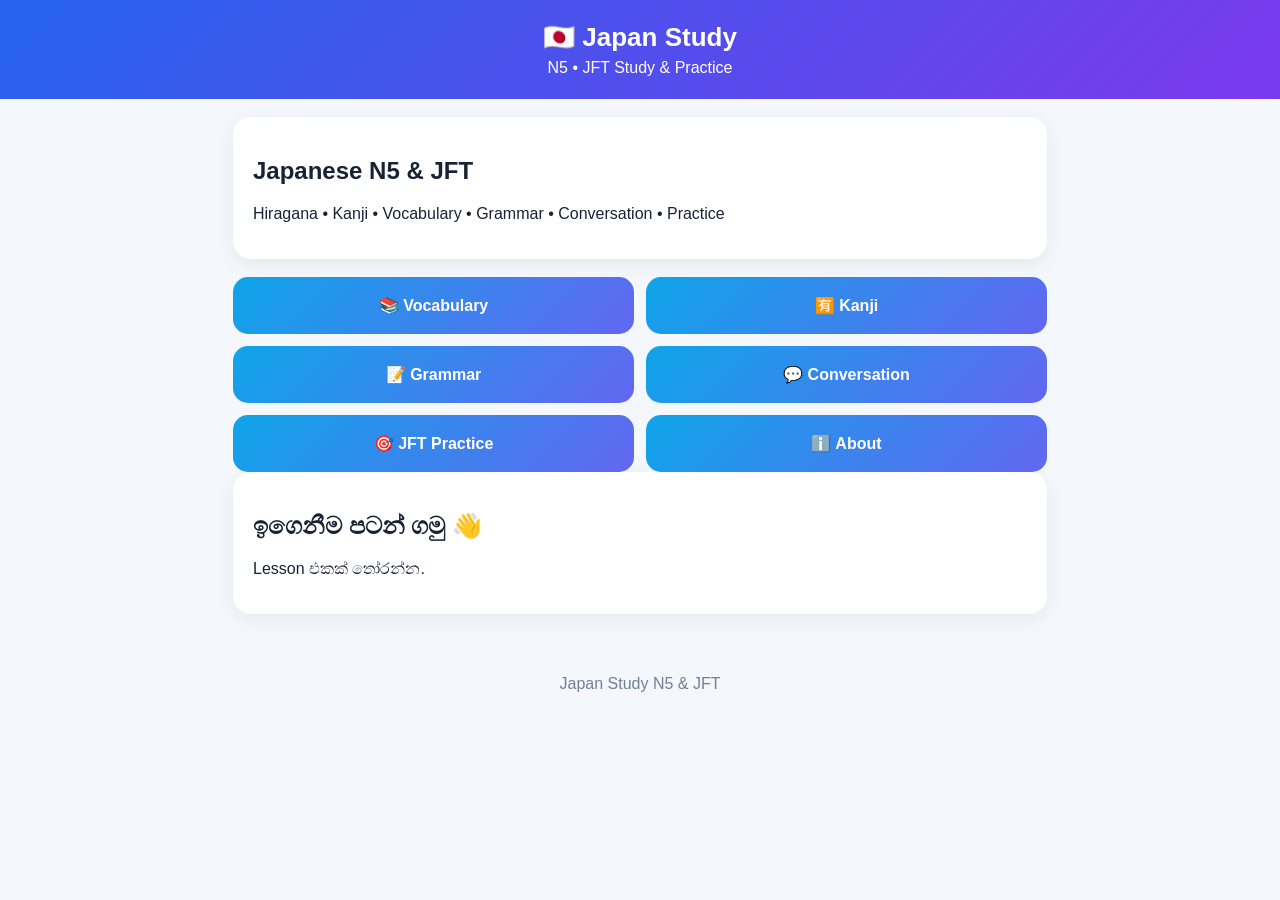
==== index.html @ 811757cf "Add files via upload" ====
<!doctype html><html lang="si"><head><meta charset="utf-8"><meta name="viewport" content="width=device-width,initial-scale=1"><title>Japan Study N5 & JFT</title><link rel="stylesheet" href="style.css"></head><body><header><div class="brand">🇯🇵 Japan Study</div><div>N5 • JFT Study & Practice</div></header><main><section class="hero"><h1>Japanese N5 & JFT</h1><p>Hiragana • Kanji • Vocabulary • Grammar • Conversation • Practice</p></section><div class="grid"><button onclick="show('vocab')">📚 Vocabulary</button><button onclick="show('kanji')">🈶 Kanji</button><button onclick="show('grammar')">📝 Grammar</button><button onclick="show('conversation')">💬 Conversation</button><button onclick="show('practice')">🎯 JFT Practice</button><button onclick="show('about')">ℹ️ About</button></div><section id="content" class="card"><h2>ඉගෙනීම පටන් ගමු 👋</h2><p>Lesson එකක් තෝරන්න.</p></section></main><footer>Japan Study N5 & JFT</footer><script src="script.js"></script></body></html>
---- style.css ----
*{box-sizing:border-box}body{margin:0;font-family:Arial,sans-serif;background:#f4f7fb;color:#182235}header{background:linear-gradient(135deg,#2563eb,#7c3aed);color:#fff;padding:22px 16px;text-align:center}.brand{font-size:26px;font-weight:800;margin-bottom:6px}main{max-width:850px;margin:auto;padding:18px}.hero,.card{background:#fff;border-radius:18px;padding:20px;margin-bottom:18px;box-shadow:0 5px 20px #0001}.grid{display:grid;grid-template-columns:1fr 1fr;gap:12px}button{border:0;border-radius:15px;padding:19px 10px;background:linear-gradient(135deg,#0ea5e9,#6366f1);color:white;font-size:16px;font-weight:700}.lesson{padding:14px;margin:10px 0;background:#f0f5ff;border-left:5px solid #4f46e5;border-radius:10px}.jp{font-size:23px;font-weight:700}.reading{color:#7c3aed}.si{margin-top:6px}footer{text-align:center;padding:25px;color:#718096}@media(max-width:560px){button{font-size:14px;padding:17px 8px}}
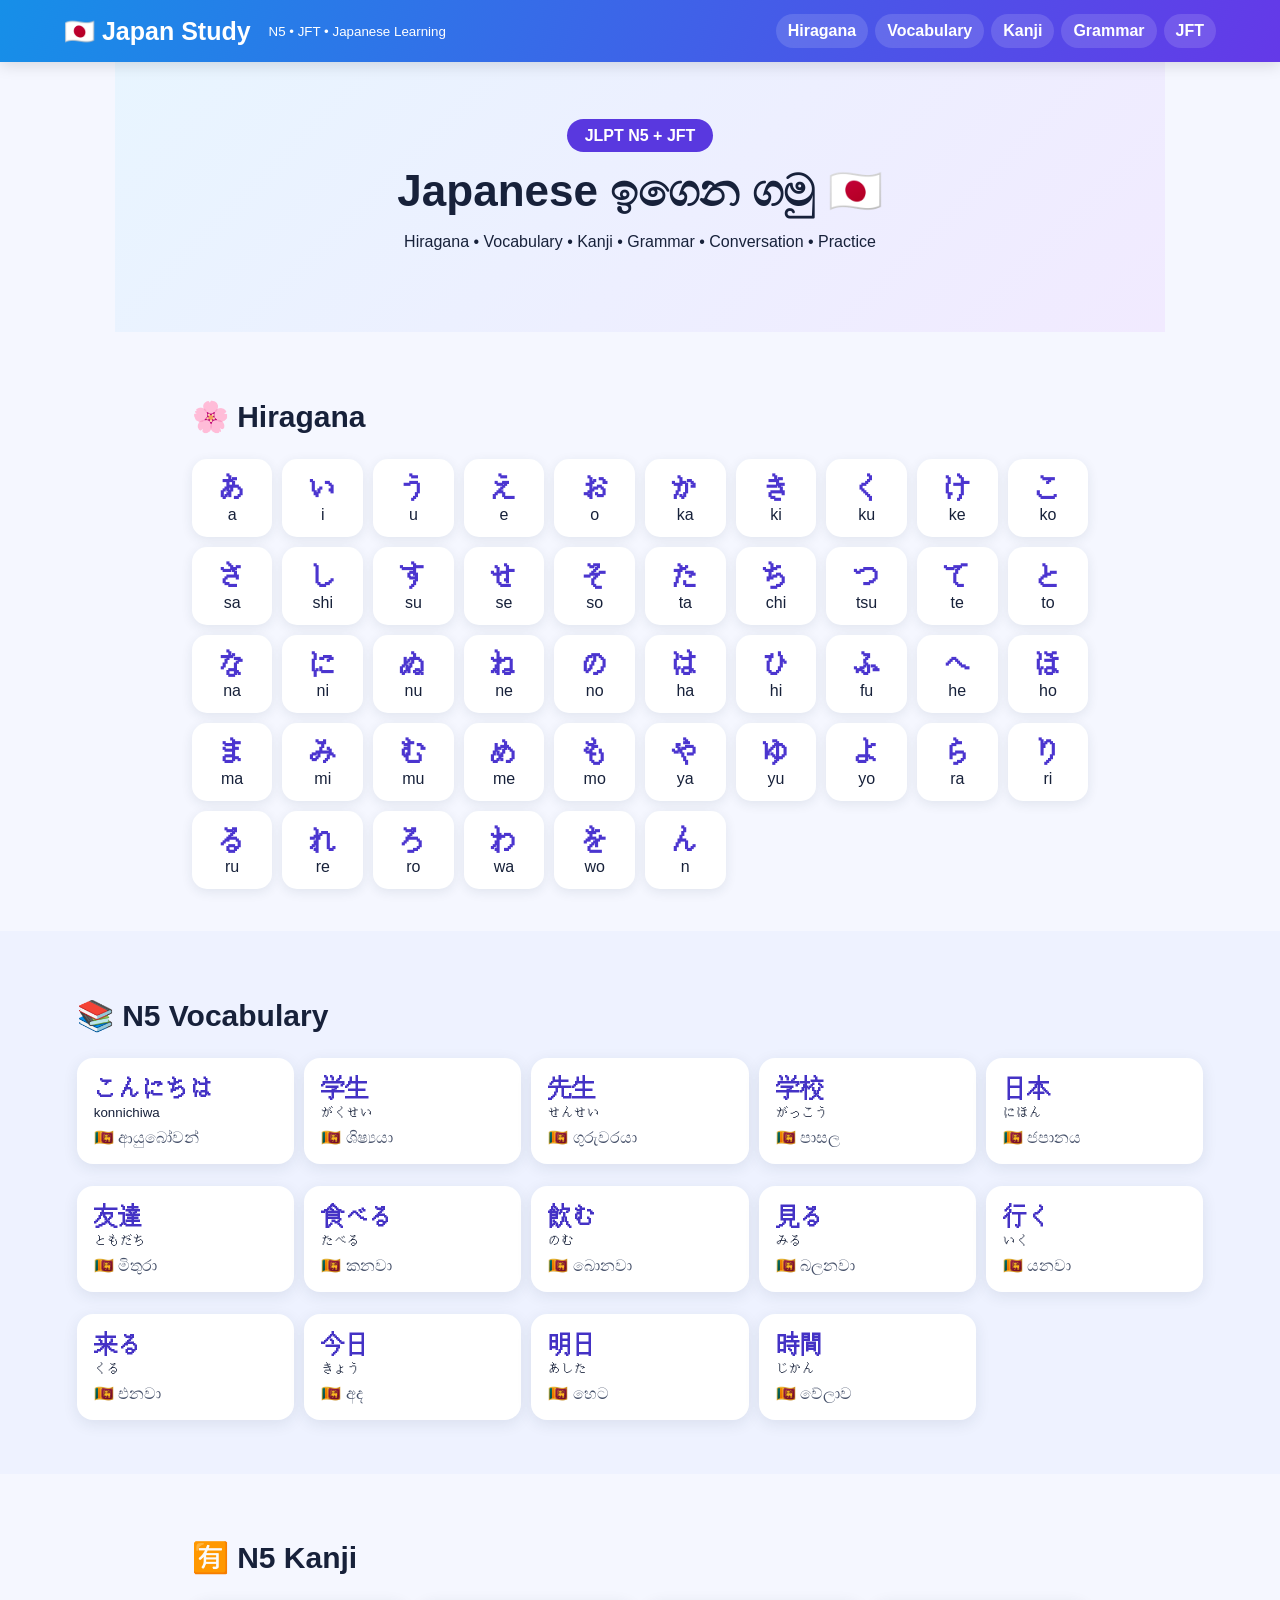
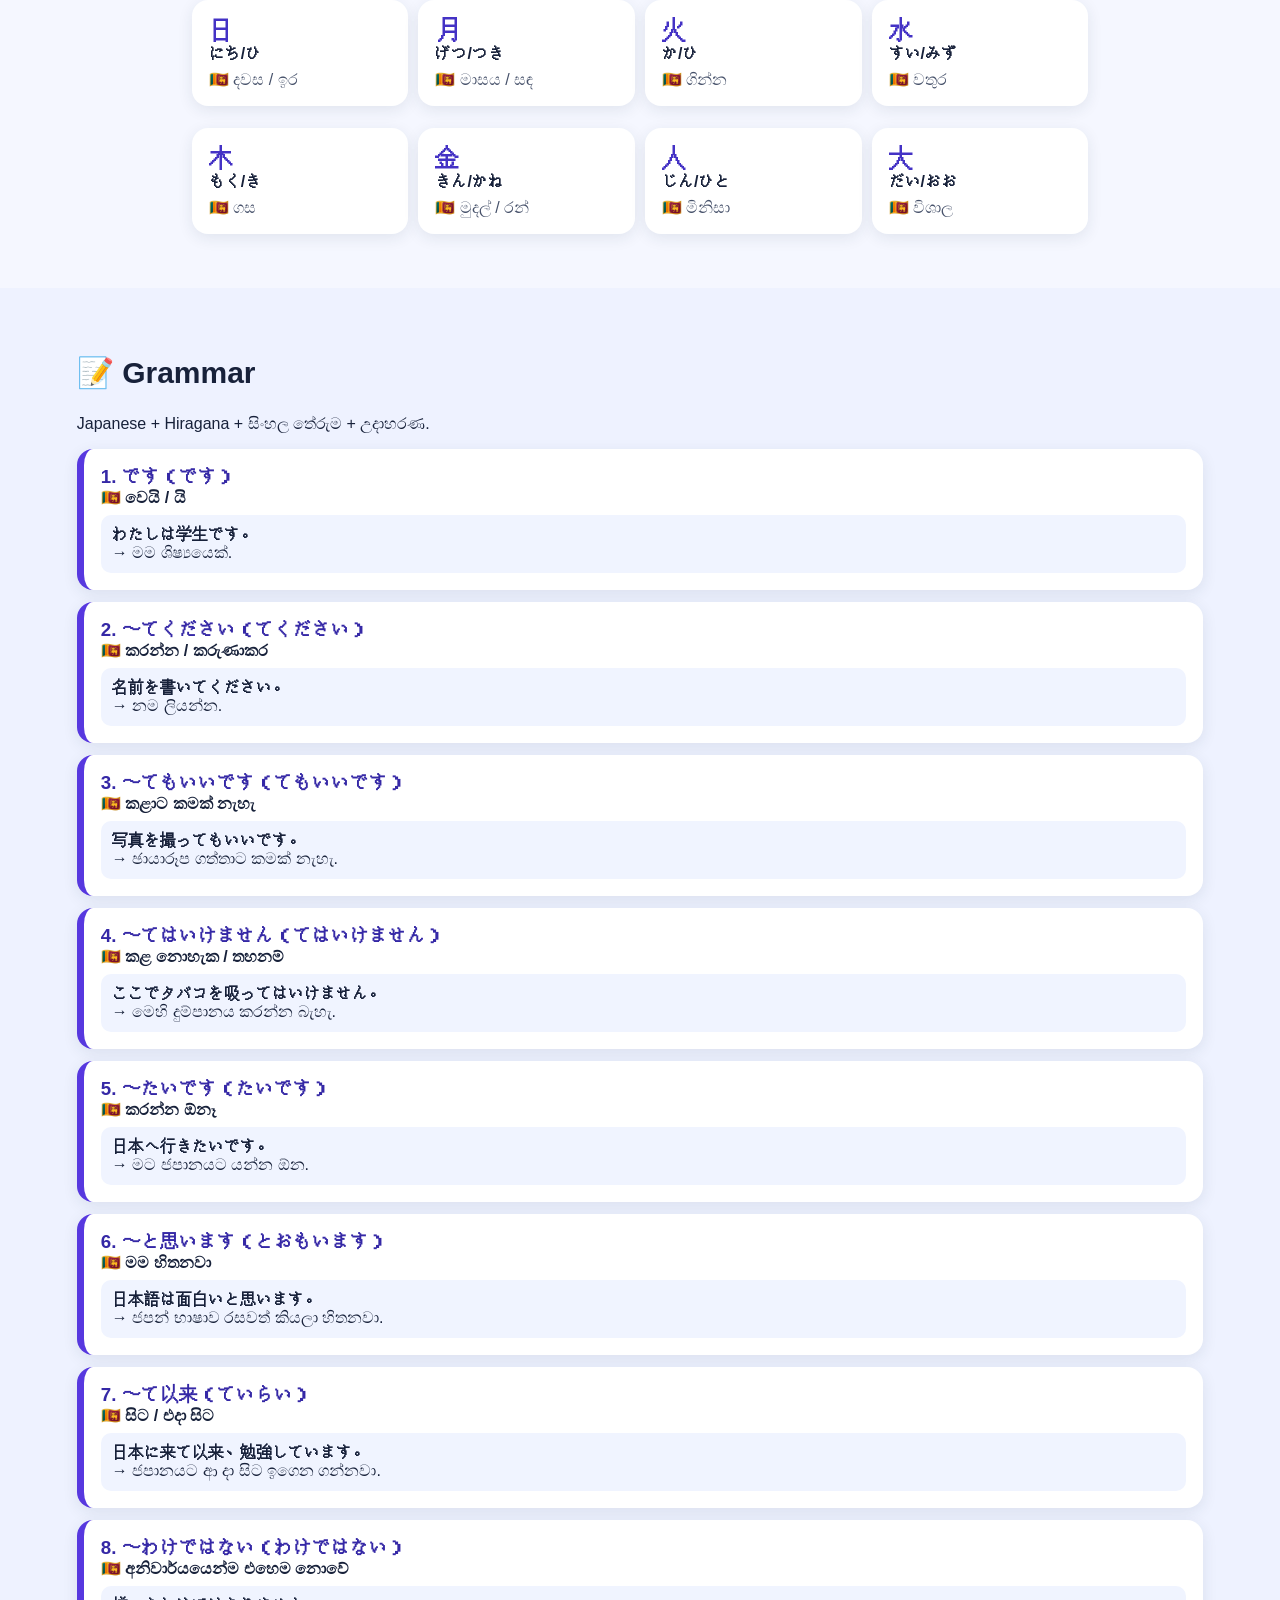
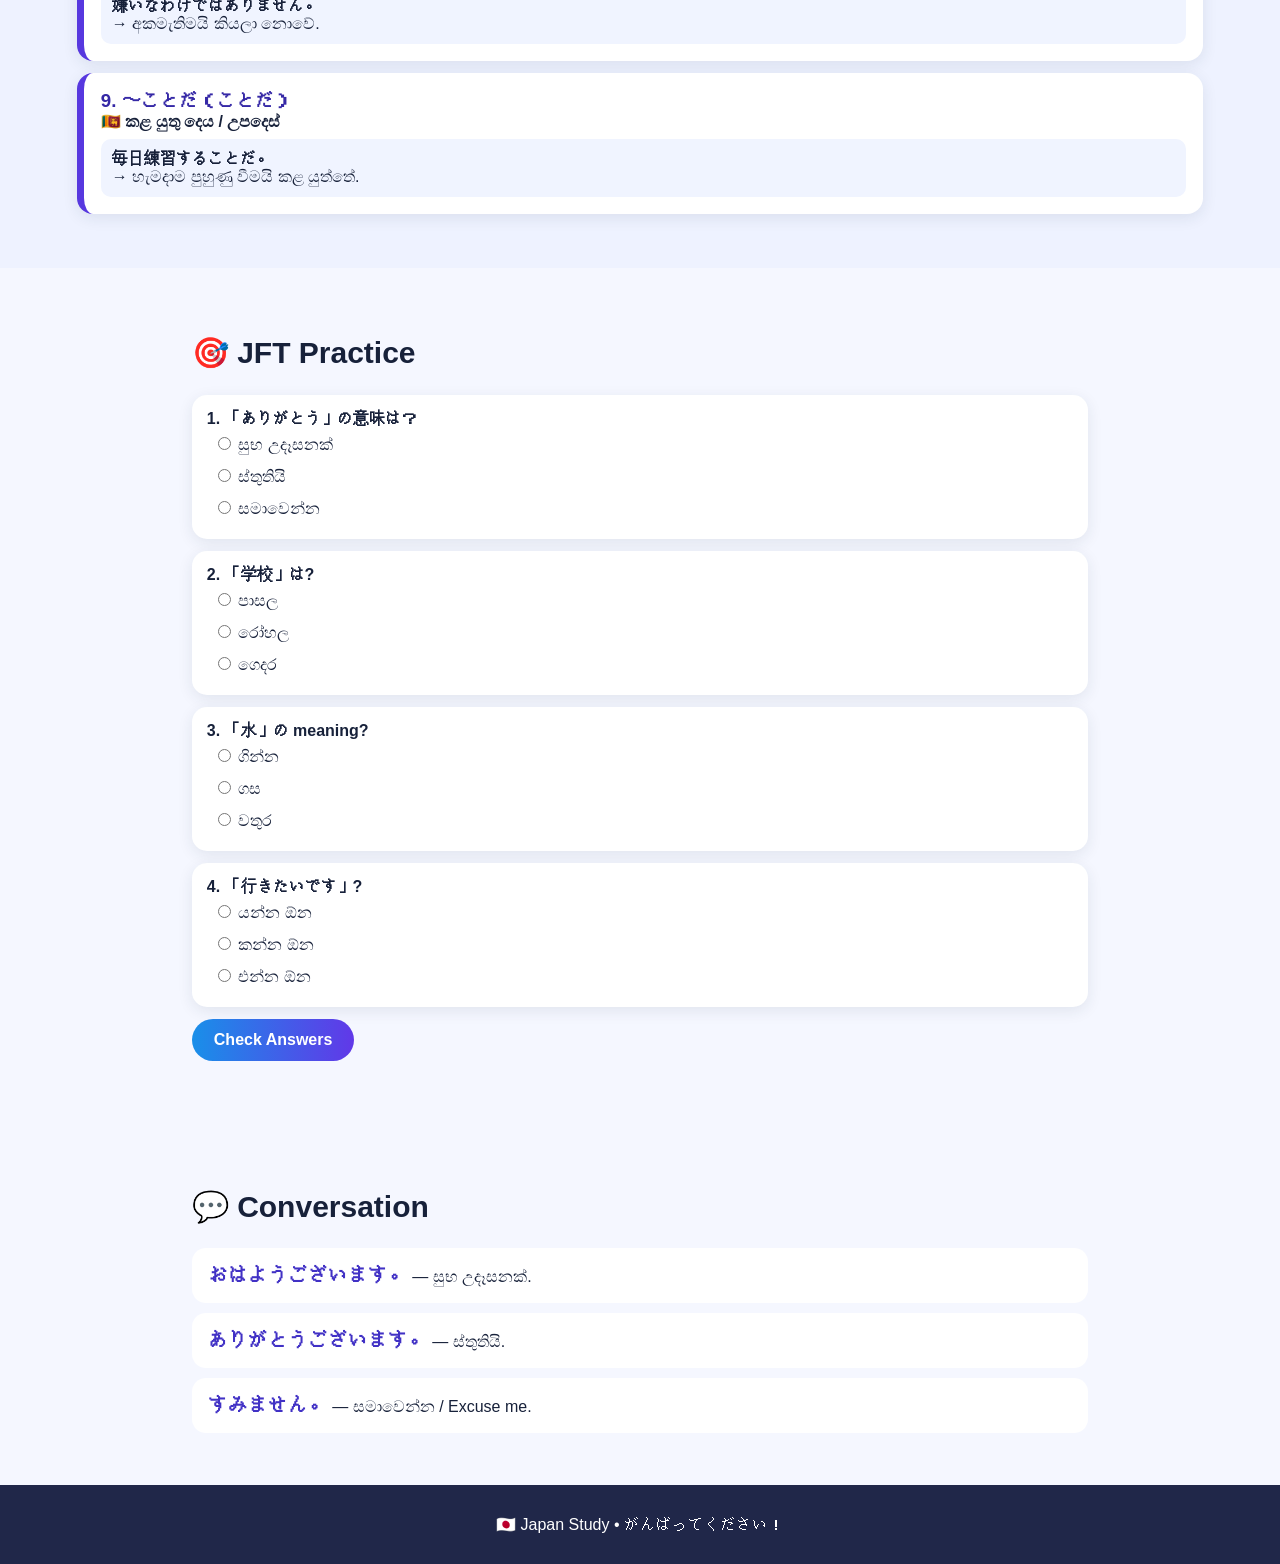
==== commit f569ba97: "Add files via upload" ====
--- a/index.html
+++ b/index.html
@@ -1 +1,10 @@
-<!doctype html><html lang="si"><head><meta charset="utf-8"><meta name="viewport" content="width=device-width,initial-scale=1"><title>Japan Study N5 & JFT</title><link rel="stylesheet" href="style.css"></head><body><header><div class="brand">🇯🇵 Japan Study</div><div>N5 • JFT Study & Practice</div></header><main><section class="hero"><h1>Japanese N5 & JFT</h1><p>Hiragana • Kanji • Vocabulary • Grammar • Conversation • Practice</p></section><div class="grid"><button onclick="show('vocab')">📚 Vocabulary</button><button onclick="show('kanji')">🈶 Kanji</button><button onclick="show('grammar')">📝 Grammar</button><button onclick="show('conversation')">💬 Conversation</button><button onclick="show('practice')">🎯 JFT Practice</button><button onclick="show('about')">ℹ️ About</button></div><section id="content" class="card"><h2>ඉගෙනීම පටන් ගමු 👋</h2><p>Lesson එකක් තෝරන්න.</p></section></main><footer>Japan Study N5 & JFT</footer><script src="script.js"></script></body></html>
+<!doctype html><html lang="si"><head><meta charset="UTF-8"><meta name="viewport" content="width=device-width,initial-scale=1"><title>Japan Study N5 & JFT</title><link rel="stylesheet" href="style.css"></head><body>
+<header><b>🇯🇵 Japan Study</b><small>N5 • JFT • Japanese Learning</small><nav><a href="#kana">Hiragana</a><a href="#vocab">Vocabulary</a><a href="#kanji">Kanji</a><a href="#grammar">Grammar</a><a href="#jft">JFT</a></nav></header>
+<section class="hero"><span>JLPT N5 + JFT</span><h1>Japanese ඉගෙන ගමු 🇯🇵</h1><p>Hiragana • Vocabulary • Kanji • Grammar • Conversation • Practice</p></section>
+<section id="kana"><h2>🌸 Hiragana</h2><div id="kanaGrid" class="grid"></div></section>
+<section id="vocab" class="alt"><h2>📚 N5 Vocabulary</h2><div id="vocabGrid" class="grid cards"></div></section>
+<section id="kanji"><h2>🈶 N5 Kanji</h2><div id="kanjiGrid" class="grid cards"></div></section>
+<section id="grammar" class="alt"><h2>📝 Grammar</h2><p>Japanese + Hiragana + සිංහල තේරුම + උදාහරණ.</p><div id="grammarGrid"></div></section>
+<section id="jft"><h2>🎯 JFT Practice</h2><div id="quiz"></div><button onclick="checkQuiz()">Check Answers</button><h3 id="result"></h3></section>
+<section><h2>💬 Conversation</h2><div class="dialog"><b>おはようございます。</b> — සුභ උදෑසනක්.</div><div class="dialog"><b>ありがとうございます。</b> — ස්තුතියි.</div><div class="dialog"><b>すみません。</b> — සමාවෙන්න / Excuse me.</div></section>
+<footer>🇯🇵 Japan Study • がんばってください！</footer><script src="script.js"></script></body></html>
--- a/style.css
+++ b/style.css
@@ -1 +1 @@
-*{box-sizing:border-box}body{margin:0;font-family:Arial,sans-serif;background:#f4f7fb;color:#182235}header{background:linear-gradient(135deg,#2563eb,#7c3aed);color:#fff;padding:22px 16px;text-align:center}.brand{font-size:26px;font-weight:800;margin-bottom:6px}main{max-width:850px;margin:auto;padding:18px}.hero,.card{background:#fff;border-radius:18px;padding:20px;margin-bottom:18px;box-shadow:0 5px 20px #0001}.grid{display:grid;grid-template-columns:1fr 1fr;gap:12px}button{border:0;border-radius:15px;padding:19px 10px;background:linear-gradient(135deg,#0ea5e9,#6366f1);color:white;font-size:16px;font-weight:700}.lesson{padding:14px;margin:10px 0;background:#f0f5ff;border-left:5px solid #4f46e5;border-radius:10px}.jp{font-size:23px;font-weight:700}.reading{color:#7c3aed}.si{margin-top:6px}footer{text-align:center;padding:25px;color:#718096}@media(max-width:560px){button{font-size:14px;padding:17px 8px}}
+*{box-sizing:border-box}html{scroll-behavior:smooth}body{margin:0;font-family:Arial,'Noto Sans Sinhala',sans-serif;background:#f5f7ff;color:#17213a}header{position:sticky;top:0;z-index:5;background:linear-gradient(110deg,#168fe8,#6439e8);color:#fff;padding:14px 5%;display:flex;align-items:center;gap:18px;flex-wrap:wrap;box-shadow:0 3px 15px #0002}header b{font-size:25px}header small{display:block}nav{margin-left:auto;display:flex;gap:7px;flex-wrap:wrap}nav a{color:#fff;text-decoration:none;padding:8px 12px;background:#ffffff22;border-radius:20px;font-weight:bold}.hero{text-align:center;padding:65px 6%;background:linear-gradient(135deg,#e8f5ff,#f1eaff)}.hero span{background:#5938df;color:#fff;padding:8px 18px;border-radius:25px;font-weight:bold}.hero h1{font-size:44px;margin:20px 0 8px}section{max-width:1050px;margin:auto;padding:42px 6%}section.alt{max-width:none;background:#eef2ff}h2{font-size:30px}.grid{display:grid;grid-template-columns:repeat(auto-fit,minmax(75px,1fr));gap:10px}.kana{background:#fff;border-radius:15px;padding:13px;text-align:center;box-shadow:0 3px 12px #22334d18}.kana strong{display:block;font-size:30px;color:#4b35cf}.cards{grid-template-columns:repeat(auto-fit,minmax(210px,1fr))}.card,.grammar{background:#fff;border-radius:16px;padding:17px;box-shadow:0 4px 15px #22334d18;margin-bottom:12px}.jp{font-size:24px;font-weight:bold;color:#4432c5}.si{margin-top:7px;color:#46516a}.grammar{border-left:7px solid #5738df}.grammar h3{margin:0;color:#3528a6}.example{background:#f0f4ff;padding:11px;border-radius:10px;margin-top:8px}.q{background:#fff;padding:15px;border-radius:15px;margin:12px 0;box-shadow:0 4px 15px #22334d18}.q label{display:block;padding:6px}button{border:0;background:linear-gradient(90deg,#198fe9,#6138e8);color:#fff;padding:12px 22px;border-radius:25px;font-weight:bold;font-size:16px}.dialog{background:#fff;padding:16px;border-radius:14px;margin:10px 0}.dialog b{font-size:20px;color:#4131c5}footer{text-align:center;padding:30px;background:#202749;color:#fff}@media(max-width:700px){.hero h1{font-size:34px}nav{margin-left:0}}
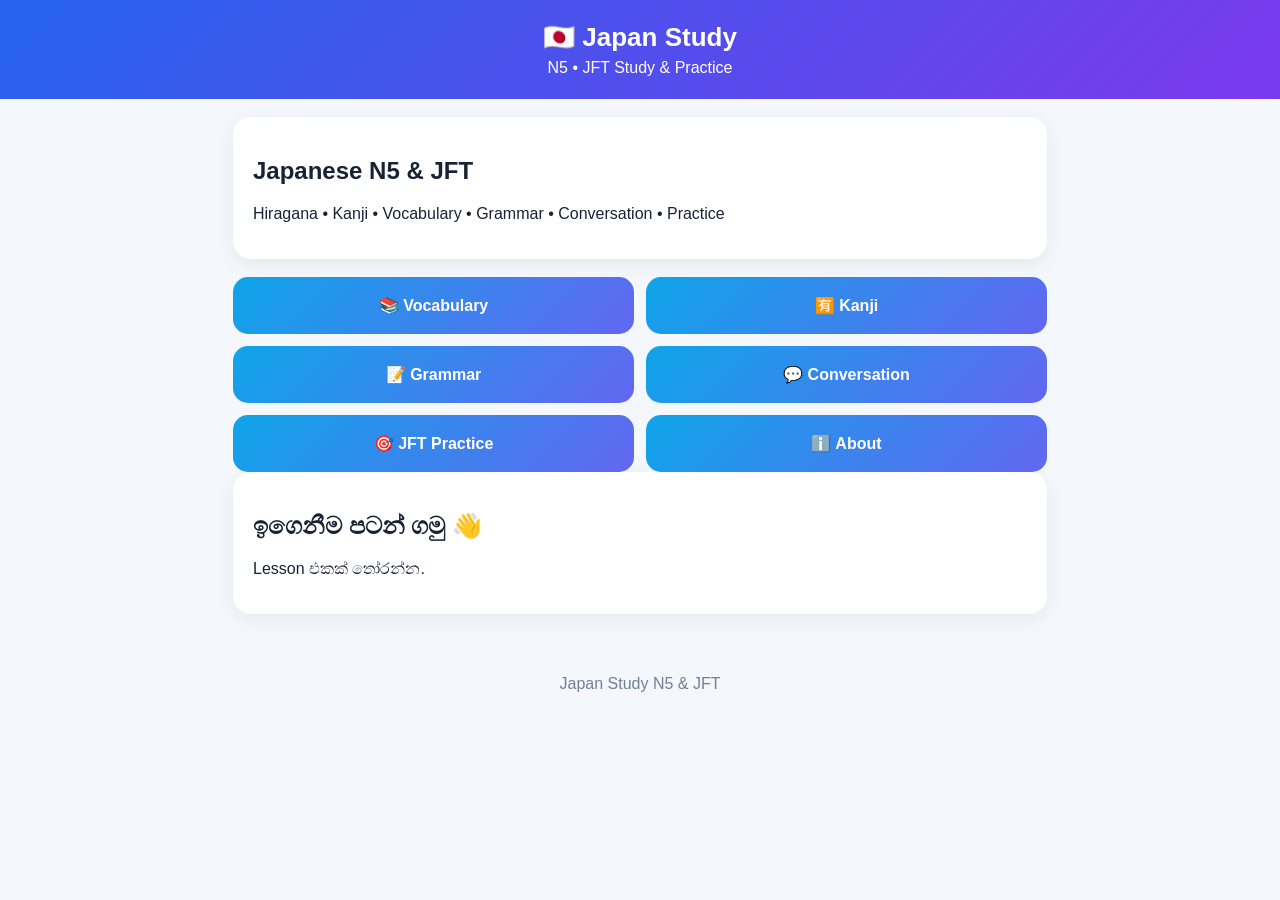
==== commit 97bae4b2: "Add files via upload" ====
--- a/index.html
+++ b/index.html
@@ -1,10 +1 @@
-<!doctype html><html lang="si"><head><meta charset="UTF-8"><meta name="viewport" content="width=device-width,initial-scale=1"><title>Japan Study N5 & JFT</title><link rel="stylesheet" href="style.css"></head><body>
-<header><b>🇯🇵 Japan Study</b><small>N5 • JFT • Japanese Learning</small><nav><a href="#kana">Hiragana</a><a href="#vocab">Vocabulary</a><a href="#kanji">Kanji</a><a href="#grammar">Grammar</a><a href="#jft">JFT</a></nav></header>
-<section class="hero"><span>JLPT N5 + JFT</span><h1>Japanese ඉගෙන ගමු 🇯🇵</h1><p>Hiragana • Vocabulary • Kanji • Grammar • Conversation • Practice</p></section>
-<section id="kana"><h2>🌸 Hiragana</h2><div id="kanaGrid" class="grid"></div></section>
-<section id="vocab" class="alt"><h2>📚 N5 Vocabulary</h2><div id="vocabGrid" class="grid cards"></div></section>
-<section id="kanji"><h2>🈶 N5 Kanji</h2><div id="kanjiGrid" class="grid cards"></div></section>
-<section id="grammar" class="alt"><h2>📝 Grammar</h2><p>Japanese + Hiragana + සිංහල තේරුම + උදාහරණ.</p><div id="grammarGrid"></div></section>
-<section id="jft"><h2>🎯 JFT Practice</h2><div id="quiz"></div><button onclick="checkQuiz()">Check Answers</button><h3 id="result"></h3></section>
-<section><h2>💬 Conversation</h2><div class="dialog"><b>おはようございます。</b> — සුභ උදෑසනක්.</div><div class="dialog"><b>ありがとうございます。</b> — ස්තුතියි.</div><div class="dialog"><b>すみません。</b> — සමාවෙන්න / Excuse me.</div></section>
-<footer>🇯🇵 Japan Study • がんばってください！</footer><script src="script.js"></script></body></html>+<!doctype html><html lang="si"><head><meta charset="utf-8"><meta name="viewport" content="width=device-width,initial-scale=1"><title>Japan Study N5 & JFT</title><link rel="stylesheet" href="style.css"></head><body><header><div class="brand">🇯🇵 Japan Study</div><div>N5 • JFT Study & Practice</div></header><main><section class="hero"><h1>Japanese N5 & JFT</h1><p>Hiragana • Kanji • Vocabulary • Grammar • Conversation • Practice</p></section><div class="grid"><button onclick="show('vocab')">📚 Vocabulary</button><button onclick="show('kanji')">🈶 Kanji</button><button onclick="show('grammar')">📝 Grammar</button><button onclick="show('conversation')">💬 Conversation</button><button onclick="show('practice')">🎯 JFT Practice</button><button onclick="show('about')">ℹ️ About</button></div><section id="content" class="card"><h2>ඉගෙනීම පටන් ගමු 👋</h2><p>Lesson එකක් තෝරන්න.</p></section></main><footer>Japan Study N5 & JFT</footer><script src="script.js"></script></body></html>
--- a/style.css
+++ b/style.css
@@ -1 +1 @@
-*{box-sizing:border-box}html{scroll-behavior:smooth}body{margin:0;font-family:Arial,'Noto Sans Sinhala',sans-serif;background:#f5f7ff;color:#17213a}header{position:sticky;top:0;z-index:5;background:linear-gradient(110deg,#168fe8,#6439e8);color:#fff;padding:14px 5%;display:flex;align-items:center;gap:18px;flex-wrap:wrap;box-shadow:0 3px 15px #0002}header b{font-size:25px}header small{display:block}nav{margin-left:auto;display:flex;gap:7px;flex-wrap:wrap}nav a{color:#fff;text-decoration:none;padding:8px 12px;background:#ffffff22;border-radius:20px;font-weight:bold}.hero{text-align:center;padding:65px 6%;background:linear-gradient(135deg,#e8f5ff,#f1eaff)}.hero span{background:#5938df;color:#fff;padding:8px 18px;border-radius:25px;font-weight:bold}.hero h1{font-size:44px;margin:20px 0 8px}section{max-width:1050px;margin:auto;padding:42px 6%}section.alt{max-width:none;background:#eef2ff}h2{font-size:30px}.grid{display:grid;grid-template-columns:repeat(auto-fit,minmax(75px,1fr));gap:10px}.kana{background:#fff;border-radius:15px;padding:13px;text-align:center;box-shadow:0 3px 12px #22334d18}.kana strong{display:block;font-size:30px;color:#4b35cf}.cards{grid-template-columns:repeat(auto-fit,minmax(210px,1fr))}.card,.grammar{background:#fff;border-radius:16px;padding:17px;box-shadow:0 4px 15px #22334d18;margin-bottom:12px}.jp{font-size:24px;font-weight:bold;color:#4432c5}.si{margin-top:7px;color:#46516a}.grammar{border-left:7px solid #5738df}.grammar h3{margin:0;color:#3528a6}.example{background:#f0f4ff;padding:11px;border-radius:10px;margin-top:8px}.q{background:#fff;padding:15px;border-radius:15px;margin:12px 0;box-shadow:0 4px 15px #22334d18}.q label{display:block;padding:6px}button{border:0;background:linear-gradient(90deg,#198fe9,#6138e8);color:#fff;padding:12px 22px;border-radius:25px;font-weight:bold;font-size:16px}.dialog{background:#fff;padding:16px;border-radius:14px;margin:10px 0}.dialog b{font-size:20px;color:#4131c5}footer{text-align:center;padding:30px;background:#202749;color:#fff}@media(max-width:700px){.hero h1{font-size:34px}nav{margin-left:0}}+*{box-sizing:border-box}body{margin:0;font-family:Arial,sans-serif;background:#f4f7fb;color:#182235}header{background:linear-gradient(135deg,#2563eb,#7c3aed);color:#fff;padding:22px 16px;text-align:center}.brand{font-size:26px;font-weight:800;margin-bottom:6px}main{max-width:850px;margin:auto;padding:18px}.hero,.card{background:#fff;border-radius:18px;padding:20px;margin-bottom:18px;box-shadow:0 5px 20px #0001}.grid{display:grid;grid-template-columns:1fr 1fr;gap:12px}button{border:0;border-radius:15px;padding:19px 10px;background:linear-gradient(135deg,#0ea5e9,#6366f1);color:white;font-size:16px;font-weight:700}.lesson{padding:14px;margin:10px 0;background:#f0f5ff;border-left:5px solid #4f46e5;border-radius:10px}.jp{font-size:23px;font-weight:700}.reading{color:#7c3aed}.si{margin-top:6px}footer{text-align:center;padding:25px;color:#718096}@media(max-width:560px){button{font-size:14px;padding:17px 8px}}
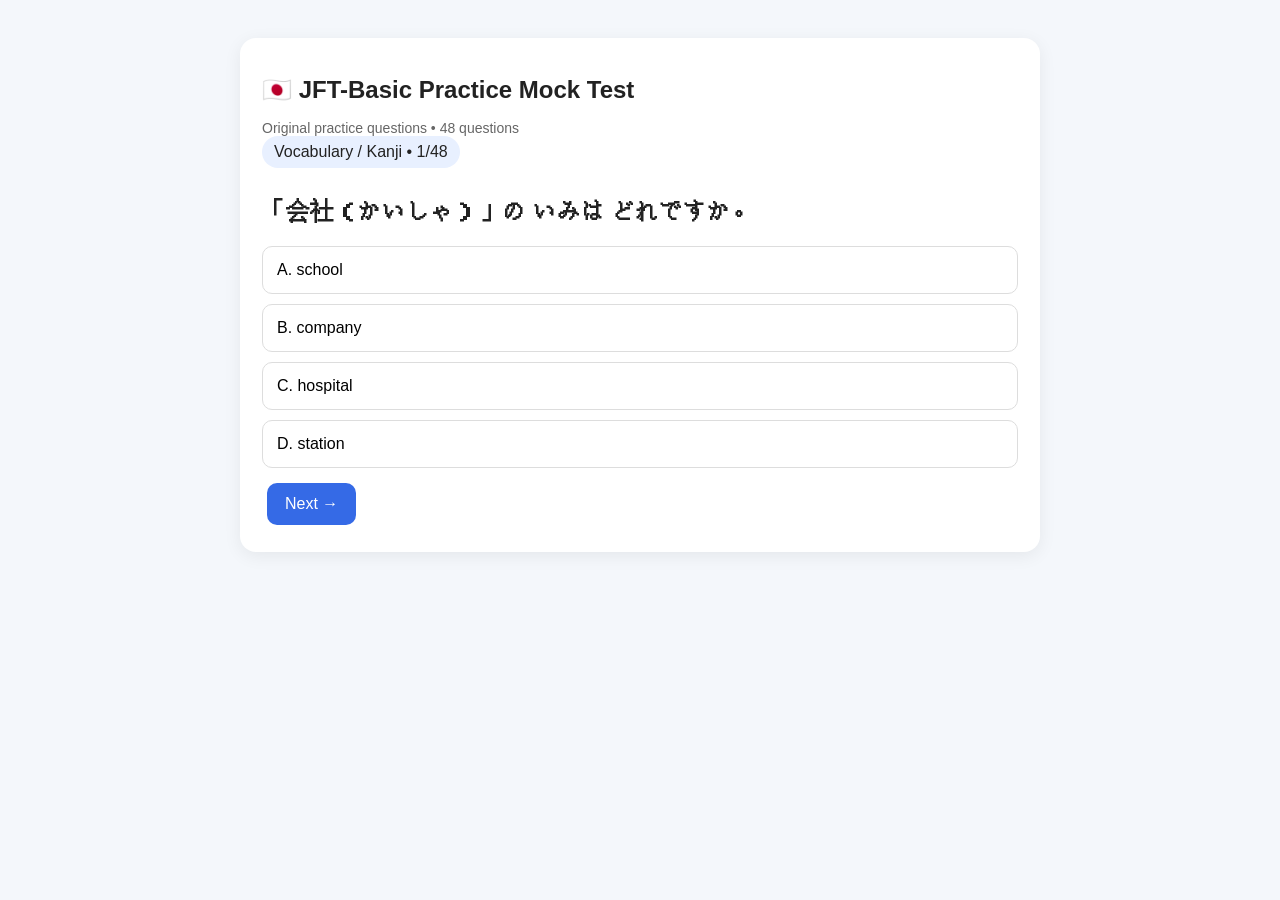
==== commit 9b883299: "Add files via upload" ====
--- a/index.html
+++ b/index.html
@@ -1 +1,131 @@
-<!doctype html><html lang="si"><head><meta charset="utf-8"><meta name="viewport" content="width=device-width,initial-scale=1"><title>Japan Study N5 & JFT</title><link rel="stylesheet" href="style.css"></head><body><header><div class="brand">🇯🇵 Japan Study</div><div>N5 • JFT Study & Practice</div></header><main><section class="hero"><h1>Japanese N5 & JFT</h1><p>Hiragana • Kanji • Vocabulary • Grammar • Conversation • Practice</p></section><div class="grid"><button onclick="show('vocab')">📚 Vocabulary</button><button onclick="show('kanji')">🈶 Kanji</button><button onclick="show('grammar')">📝 Grammar</button><button onclick="show('conversation')">💬 Conversation</button><button onclick="show('practice')">🎯 JFT Practice</button><button onclick="show('about')">ℹ️ About</button></div><section id="content" class="card"><h2>ඉගෙනීම පටන් ගමු 👋</h2><p>Lesson එකක් තෝරන්න.</p></section></main><footer>Japan Study N5 & JFT</footer><script src="script.js"></script></body></html>
+<!DOCTYPE html>
+<html lang="si">
+<head>
+<meta charset="UTF-8">
+<meta name="viewport" content="width=device-width, initial-scale=1.0">
+<title>JFT-Basic Practice Mock Test - 48 Questions</title>
+<style>
+body{font-family:Arial,sans-serif;background:#f4f7fb;margin:0;color:#222}
+.container{max-width:800px;margin:auto;padding:20px}
+.card{background:white;border-radius:16px;padding:22px;box-shadow:0 4px 18px #0001;margin-top:18px}
+h1{font-size:24px}.tag{display:inline-block;background:#e8f0ff;padding:7px 12px;border-radius:20px;margin-bottom:10px}
+.option{display:block;width:100%;text-align:left;padding:14px;margin:10px 0;border:1px solid #ddd;border-radius:10px;background:#fff;font-size:16px}
+.option:hover{background:#f0f5ff}.selected{border:2px solid #356ae6;background:#eef4ff}
+button{border:0;border-radius:10px;padding:12px 18px;font-size:16px;cursor:pointer;margin:5px}
+.primary{background:#356ae6;color:white}.secondary{background:#e9edf3}
+#result{display:none}.review{border-top:1px solid #ddd;padding:12px 0}
+.small{color:#666;font-size:14px}
+</style>
+</head>
+<body>
+<div class="container">
+<div class="card" id="quiz">
+<h1>🇯🇵 JFT-Basic Practice Mock Test</h1>
+<div class="small">Original practice questions • 48 questions</div>
+<div id="question"></div>
+<div>
+<button class="secondary" id="prev" onclick="prevQ()">← Previous</button>
+<button class="primary" id="next" onclick="nextQ()">Next →</button>
+<button class="primary" id="submit" onclick="finish()" style="display:none">Submit</button>
+</div>
+</div>
+<div class="card" id="result"></div>
+</div>
+
+<script>
+const questions = [
+/* Vocabulary / Kanji 1-12 */
+{cat:"Vocabulary / Kanji",q:"「会社（かいしゃ）」の いみは どれですか。",o:["school","company","hospital","station"],a:1},
+{cat:"Vocabulary / Kanji",q:"「今日（きょう）」は いつですか。",o:["yesterday","today","tomorrow","morning"],a:1},
+{cat:"Vocabulary / Kanji",q:"「水（みず）」は どれですか。",o:["water","food","tea","rice"],a:0},
+{cat:"Vocabulary / Kanji",q:"「駅（えき）」は どんな ところですか。",o:["A place for trains","A place for eating","A place for studying","A place for shopping"],a:0},
+{cat:"Vocabulary / Kanji",q:"「大きい（おおきい）」の はんたいは どれですか。",o:["あたらしい","ちいさい","ながい","はやい"],a:1},
+{cat:"Vocabulary / Kanji",q:"「午前（ごぜん）9時」は いつですか。",o:["9 a.m.","9 p.m.","12 p.m.","6 p.m."],a:0},
+{cat:"Vocabulary / Kanji",q:"「休み（やすみ）」の いみは どれですか。",o:["work","holiday/rest","busy","meeting"],a:1},
+{cat:"Vocabulary / Kanji",q:"「先生（せんせい）」は だれですか。",o:["student","teacher","customer","friend"],a:1},
+{cat:"Vocabulary / Kanji",q:"「電車（でんしゃ）」は どれですか。",o:["bus","train","taxi","bicycle"],a:1},
+{cat:"Vocabulary / Kanji",q:"「安い（やすい）」の いみは どれですか。",o:["expensive","cheap","difficult","far"],a:1},
+{cat:"Vocabulary / Kanji",q:"「食べます（たべます）」は 何を しますか。",o:["drink","eat","buy","sleep"],a:1},
+{cat:"Vocabulary / Kanji",q:"「右（みぎ）」の はんたいは どれですか。",o:["うえ","した","ひだり","まえ"],a:2},
+
+/* Conversation & Expression 13-24 */
+{cat:"Conversation & Expression",q:"A: おはようございます。 B: ______。",o:["おはようございます","いただきます","さようなら","おやすみなさい"],a:0},
+{cat:"Conversation & Expression",q:"A: ありがとうございます。 B: ______。",o:["すみません","どういたしまして","おねがいします","いってきます"],a:1},
+{cat:"Conversation & Expression",q:"店で「これを ください」と言いました。何を したいですか。",o:["buy this","return this","look for a station","make a phone call"],a:0},
+{cat:"Conversation & Expression",q:"A: すみません、トイレは どこですか。 B: ______。",o:["3人です","あちらです","100円です","元気です"],a:1},
+{cat:"Conversation & Expression",q:"A: 何時に 会いますか。 B: ______。",o:["駅です","3時に","田中さんです","はい、元気です"],a:1},
+{cat:"Conversation & Expression",q:"A: いっしょに 昼ごはんを 食べませんか。 B: ______。",o:["いいですね","わかりませんか","どうぞ","お大事に"],a:0},
+{cat:"Conversation & Expression",q:"A: 今日は 仕事ですか。 B: いいえ、______。",o:["仕事です","休みです","会社です","元気です"],a:1},
+{cat:"Conversation & Expression",q:"A: これ、いくらですか。 B: ______。",o:["500円です","5時です","5人です","駅です"],a:0},
+{cat:"Conversation & Expression",q:"A: すみません。 B: ______。",o:["はい、何ですか","いただきます","おめでとう","おやすみ"],a:0},
+{cat:"Conversation & Expression",q:"家を 出るとき、何と言いますか。",o:["ただいま","いってきます","おかえりなさい","いただきます"],a:1},
+{cat:"Conversation & Expression",q:"家に 帰ったとき、何と言いますか。",o:["いってらっしゃい","ただいま","おやすみなさい","こんにちは"],a:1},
+{cat:"Conversation & Expression",q:"人に お願いするとき、よく 使う ことばは どれですか。",o:["お願いします","おかえりなさい","いただきます","ごちそうさま"],a:0},
+
+/* Listening-style text 25-36 */
+{cat:"Listening",q:"【Listening-style】男の人：明日は 何時に 起きますか。女の人：6時です。→ 女の人は 何時に 起きますか。",o:["5時","6時","7時","8時"],a:1},
+{cat:"Listening",q:"【Listening-style】店員：何名様ですか。客：2人です。→ 何人ですか。",o:["1人","2人","3人","4人"],a:1},
+{cat:"Listening-style",q:"【Listening-style】男の人：コーヒーを お願いします。→ 男の人は 何を 注文しましたか。",o:["お茶","水","コーヒー","ジュース"],a:2},
+{cat:"Listening-style",q:"【Listening-style】女の人：駅まで バスで 行きます。→ 何で 駅へ 行きますか。",o:["電車","バス","自転車","歩いて"],a:1},
+{cat:"Listening-style",q:"【Listening-style】男の人：今日は 月曜日です。→ 今日は 何曜日ですか。",o:["日曜日","月曜日","火曜日","金曜日"],a:1},
+{cat:"Listening-style",q:"【Listening-style】女の人：りんごを 3つ 買いました。→ りんごは いくつですか。",o:["1つ","2つ","3つ","4つ"],a:2},
+{cat:"Listening-style",q:"【Listening-style】男の人：午後7時に レストランで 会いましょう。→ 何時に 会いますか。",o:["午前7時","午後5時","午後7時","午後9時"],a:2},
+{cat:"Listening-style",q:"【Listening-style】女の人：今日は 雨です。傘を 持って 行きます。→ 何を 持って 行きますか。",o:["帽子","傘","かばん","靴"],a:1},
+{cat:"Listening-style",q:"【Listening-style】男の人：この電車は 東京へ 行きますか。女の人：いいえ、大阪へ 行きます。→ 電車は どこへ 行きますか。",o:["東京","大阪","京都","名古屋"],a:1},
+{cat:"Listening-style",q:"【Listening-style】女の人：朝ごはんは パンと たまごを 食べました。→ 何を 食べましたか。",o:["ごはんと魚","パンとたまご","そばと肉","果物だけ"],a:1},
+{cat:"Listening-style",q:"【Listening-style】男の人：仕事は 9時から 5時までです。→ 仕事は 何時に 終わりますか。",o:["3時","4時","5時","6時"],a:2},
+{cat:"Listening-style",q:"【Listening-style】女の人：このかばんは 3000円です。→ いくらですか。",o:["1000円","2000円","3000円","5000円"],a:2},
+
+/* Reading 37-48 */
+{cat:"Reading",q:"【Reading】「月曜日は 会社へ 行きます。火曜日は 休みです。」→ 火曜日は どうですか。",o:["仕事です","休みです","学校です","旅行です"],a:1},
+{cat:"Reading",q:"【Reading】「スーパーは 9時から 20時までです。」→ スーパーは 何時までですか。",o:["9時","18時","20時","21時"],a:2},
+{cat:"Reading",q:"【Reading】「田中さんは 毎朝 7時に 起きます。」→ 田中さんは いつ 起きますか。",o:["毎朝7時","毎晩7時","毎朝8時","毎週7時"],a:0},
+{cat:"Reading",q:"【Reading】「駅の となりに コンビニが あります。」→ コンビニは どこですか。",o:["駅の上","駅のとなり","駅の中","駅の前の学校"],a:1},
+{cat:"Reading",q:"【Reading】「今日は 暑いです。水を たくさん 飲みます。」→ 何を 飲みますか。",o:["お茶","水","コーヒー","牛乳"],a:1},
+{cat:"Reading",q:"【Reading】「私は 毎日 電車で 会社へ 行きます。」→ 何で 会社へ 行きますか。",o:["バス","車","電車","自転車"],a:2},
+{cat:"Reading",q:"【Reading】「りんごは 100円、バナナは 150円です。」→ バナナは いくらですか。",o:["50円","100円","150円","250円"],a:2},
+{cat:"Reading",q:"【Reading】「明日は 日曜日です。会社は 休みです。」→ 明日は 会社が ありますか。",o:["はい、あります","いいえ、休みです","午後だけです","わかりません"],a:1},
+{cat:"Reading",q:"【Reading】「山田さんは 日本語を 勉強しています。毎晩 1時間 勉強します。」→ 毎晩 何時間 勉強しますか。",o:["30分","1時間","2時間","3時間"],a:1},
+{cat:"Reading",q:"【Reading】「この店は 駅から 近いです。」→ 店は 駅から どうですか。",o:["遠いです","近いです","大きいです","新しいです"],a:1},
+{cat:"Reading",q:"【Reading】「母は スーパーで 野菜と 魚を 買いました。」→ 何を 買いましたか。",o:["肉と米","野菜と魚","パンと牛乳","果物と水"],a:1},
+{cat:"Reading",q:"【Reading】「会議は 10時から 11時までです。」→ 会議は 何時間ですか。",o:["30分","1時間","2時間","3時間"],a:1}
+];
+
+let current=0;
+let answers=Array(questions.length).fill(null);
+
+function render(){
+ const q=questions[current];
+ document.getElementById("question").innerHTML=
+ `<div class="tag">${q.cat} • ${current+1}/${questions.length}</div>
+ <h2>${q.q}</h2>`+
+ q.o.map((x,i)=>`<button class="option ${answers[current]===i?'selected':''}" onclick="choose(${i})">${String.fromCharCode(65+i)}. ${x}</button>`).join("");
+ document.getElementById("prev").style.display=current===0?"none":"inline-block";
+ document.getElementById("next").style.display=current===questions.length-1?"none":"inline-block";
+ document.getElementById("submit").style.display=current===questions.length-1?"inline-block":"none";
+}
+function choose(i){answers[current]=i;render()}
+function nextQ(){if(current<questions.length-1){current++;render()}}
+function prevQ(){if(current>0){current--;render()}}
+function finish(){
+ let score=0;
+ questions.forEach((q,i)=>{if(answers[i]===q.a)score++});
+ document.getElementById("quiz").style.display="none";
+ let r=document.getElementById("result");
+ r.style.display="block";
+ let html=`<h1>Result 🎉</h1><h2>Score: ${score} / ${questions.length}</h2>
+ <p>${Math.round(score/questions.length*100)}%</p>
+ <button class="primary" onclick="location.reload()">Try Again</button><hr>`;
+ questions.forEach((q,i)=>{
+   const ok=answers[i]===q.a;
+   html+=`<div class="review"><b>${i+1}. ${ok?"✅ Correct":"❌ Wrong"}</b>
+   <div>${q.q}</div><div>Your answer: ${answers[i]===null?"Not answered":q.o[answers[i]]}</div>
+   <div>Correct answer: <b>${q.o[q.a]}</b></div></div>`;
+ });
+ r.innerHTML=html;
+ window.scrollTo(0,0);
+}
+render();
+</script>
+</body>
+</html>
